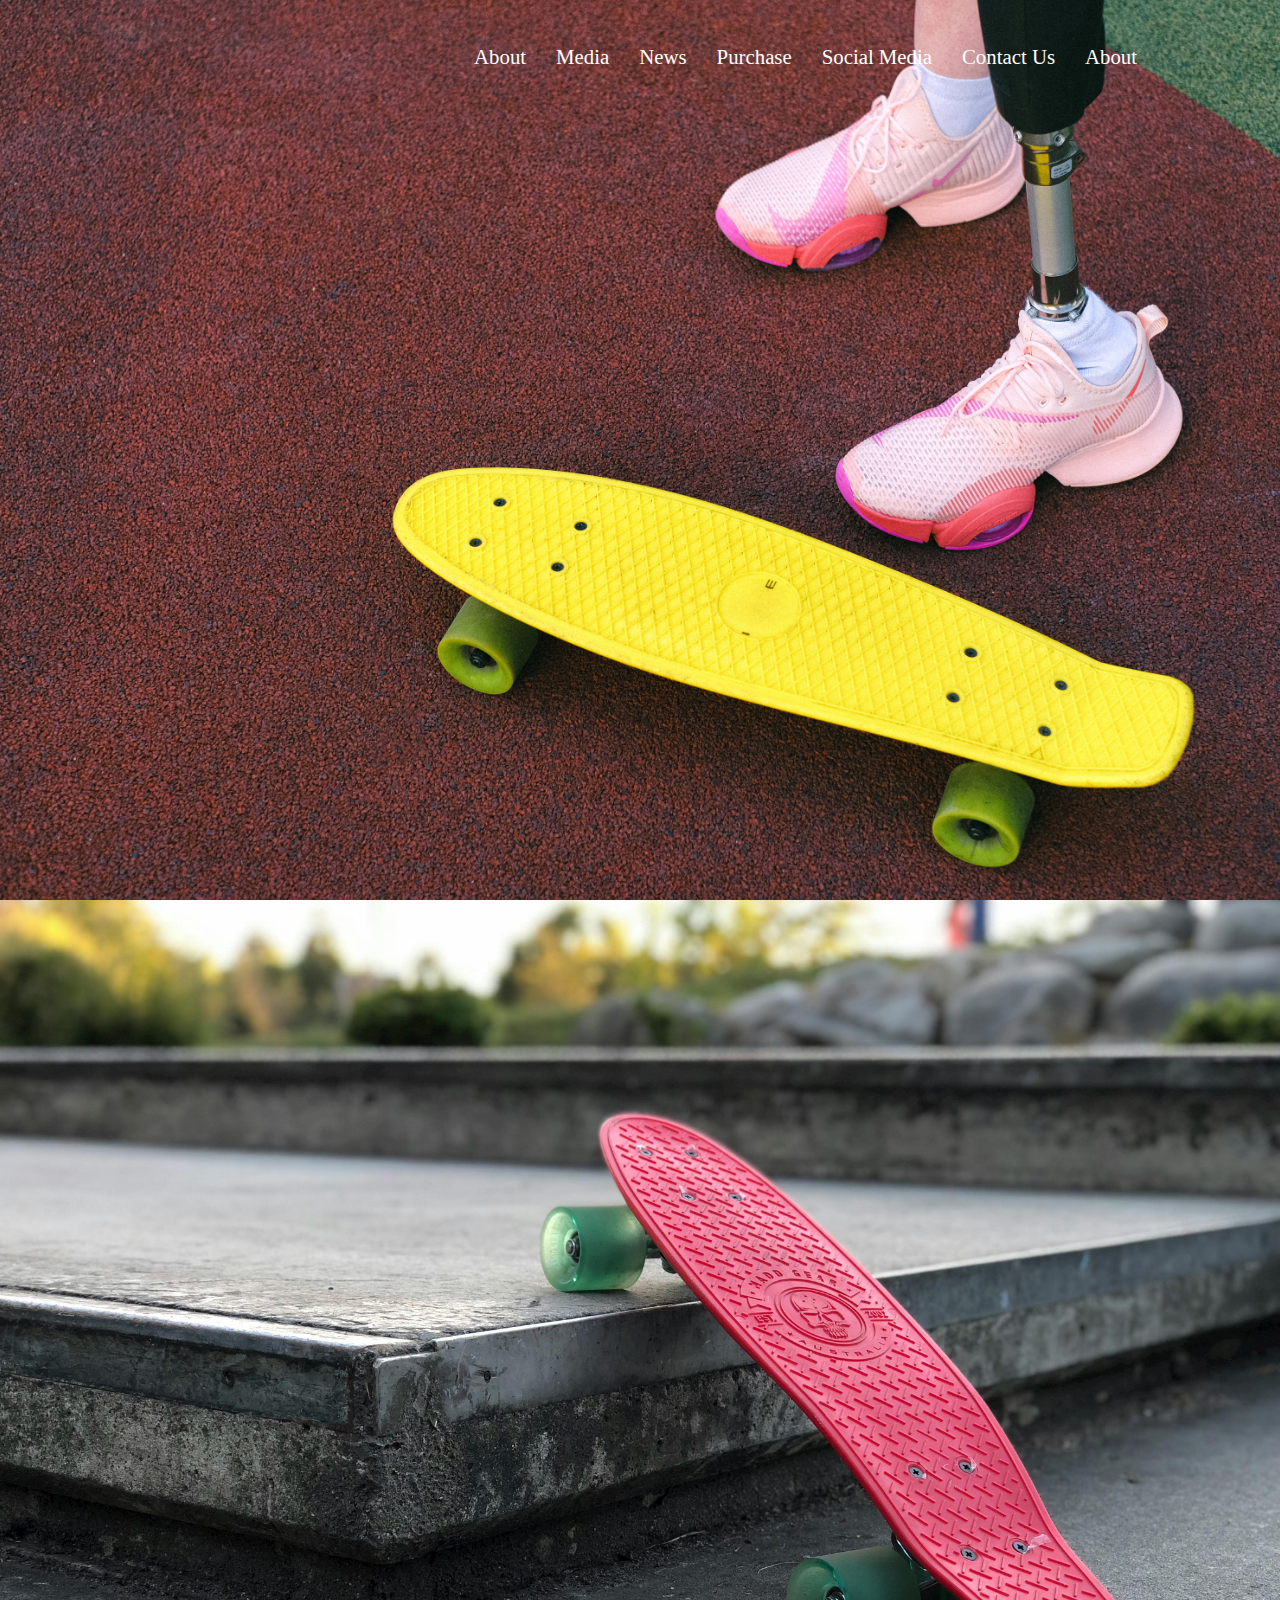
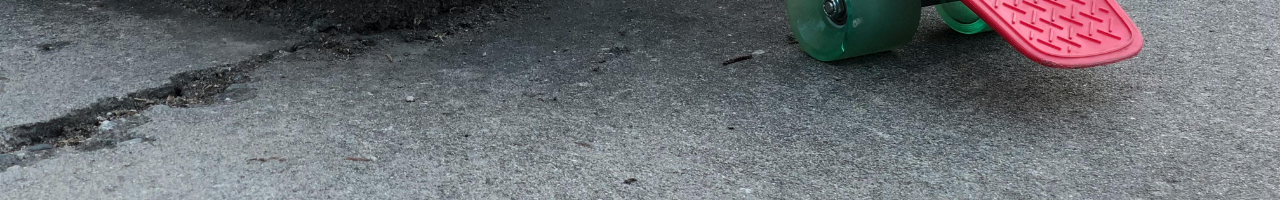
==== new/index.html @ 6b270b67 "/" ====
<!DOCTYPE html>
<html lang="en">

<head>
    <meta charset="UTF-8">
    <meta name="viewport" content="width=device-width, initial-scale=1.0">
    <title>Document</title>
    <link rel="stylesheet" href="./style.css">
</head>

<body>
    <div class="hero slide1">
        <nav>
            <img src="../images/logo.png" alt="hey" class="logo anim">
            <ul>
                <li><a href="#">About</a></li>
                <li><a href="#">Media</a></li>
                <li><a href="#">News</a></li>
                <li><a href="#">Purchase</a></li>
                <li><a href="#">Social Media</a></li>
                <li><a href="#">Contact Us</a></li>
                <li><a href="#">About</a></li>
                <i class="fa-solid fa-bars"></i>
            </ul>
            <!-- <div>
                <a href="#" class="login-btn">Log in</a>
                <a href="#" class="btn">Download this app</a>
            </div> -->
        </nav>
        <div class="content anim">
            <h1 class="anim">Skating
                <p class="anim txt">Skating is a popular recreational activity and sport. It involves moving on surfaces
                    with
                    skates, which
                    are specialized equipment with wheels or blades. Skating can be done on ice, roller skates, or
                    inline
                    skates (also known as rollerblades).</p>
                <p class="anim txt">There are several forms of skating, including ice skating, roller skating, and
                    skateboarding.
                    Each form
                    has its own unique techniques, equipment, and culture.</p>
        </div>
        <img src="../images/cat on skate.jpg" class="feature-img anim" alt="image">
    </div>
    <div class="hero slide2">
        <div class="content">
            <h1 class="anim">Skating
                <p class="anim txt">Skating is a popular recreational activity and sport. It involves moving on surfaces
                    with
                    skates, which
                    are specialized equipment with wheels or blades. Skating can be done on ice, roller skates, or
                    inline
                    skates (also known as rollerblades).</p>
                <p class="anim txt">There are several forms of skating, including ice skating, roller skating, and
                    skateboarding.
                    Each form
                    has its own unique techniques, equipment, and culture.</p>
        </div>
        <img src="../images/cat on skate.jpg" class="feature-img anim" alt="image">
    </div>
</body>

</html>
---- new/style.css ----
* {
    margin: 0;
    padding: 0;
    box-sizing: border-box;
}
.hero{
    width: 100%;
    min-height: 100vh;
    background-image: url(../images/skate.jpg);
    background-position: center;
    background-size: cover;
    padding: 10px 10%;
    overflow: hidden;
    position: relative;
    animation-delay: 1.2s;
}
.slide2{
    width: 100%;
    min-height: 100vh;
    background-image: url(../images/main.jpg);
    background-position: center;
    background-size: cover;
    padding: 10px 10%;
    overflow: hidden;
    position: relative;
}
nav {
    padding: 10px 0;
    display: flex;
    align-items: center;   
    justify-content: space-between;
    gap: 10rem;
}
.logo{
    width: 60px;
}
ul {
    display: flex;
    justify-content: space-between;
    /* gap: 40px; */
}
li {
    font-size: 1.3pc;
    text-align: center;
    align-items: center;
}
nav ul li{
    display: inline-block;
    list-style: none;
    margin: 10px 15px;
}
nav ul li a{
    text-decoration: none;
    color: #fff;
    font-weight: 400;
}

.content {
    display: grid;
    grid-template-columns: repeat(2,1fr);
    margin-top: 10%;
    max-width: 600px;
    /* background-color: #c330d78a; */
    padding: 10px 10%;
    animation-delay: 1.2s;

}
.content h1{
    font-size: 70px;
    color: rgba(121, 250, 1, 0.747);
}
.content p{
    margin: 10px 0 30px;
    font-size: 20px;
    color: black;
    animation-delay: 0.5s;
    
}
.content .btn{
    padding: 15px 80px;
    font-size: 16px;
    animation-delay: 1s;
}
.feature-img{
    width: 550px;
    position: absolute;
    bottom: 20%;
    left: 55%;
    outline: #df4881 solid 2px;
    border-radius: 10px;
    border: solid 2px #c330d78a;
}
.feature-img.anim{
    animation-delay: 1.2s;
}
.anim {
    opacity: 0;
    transform: translateY(30px);
    animation: moveup 0.5s linear forwards;
}
.txt {
    font-style: oblique;
    font-stretch:narrower;
    text-transform: capitalize;
}
@keyframes moveup {
    100%{
        opacity: 1;
        transform: translateX(0px);
        /* transition: all ease-out 2s; */
    }
    
}
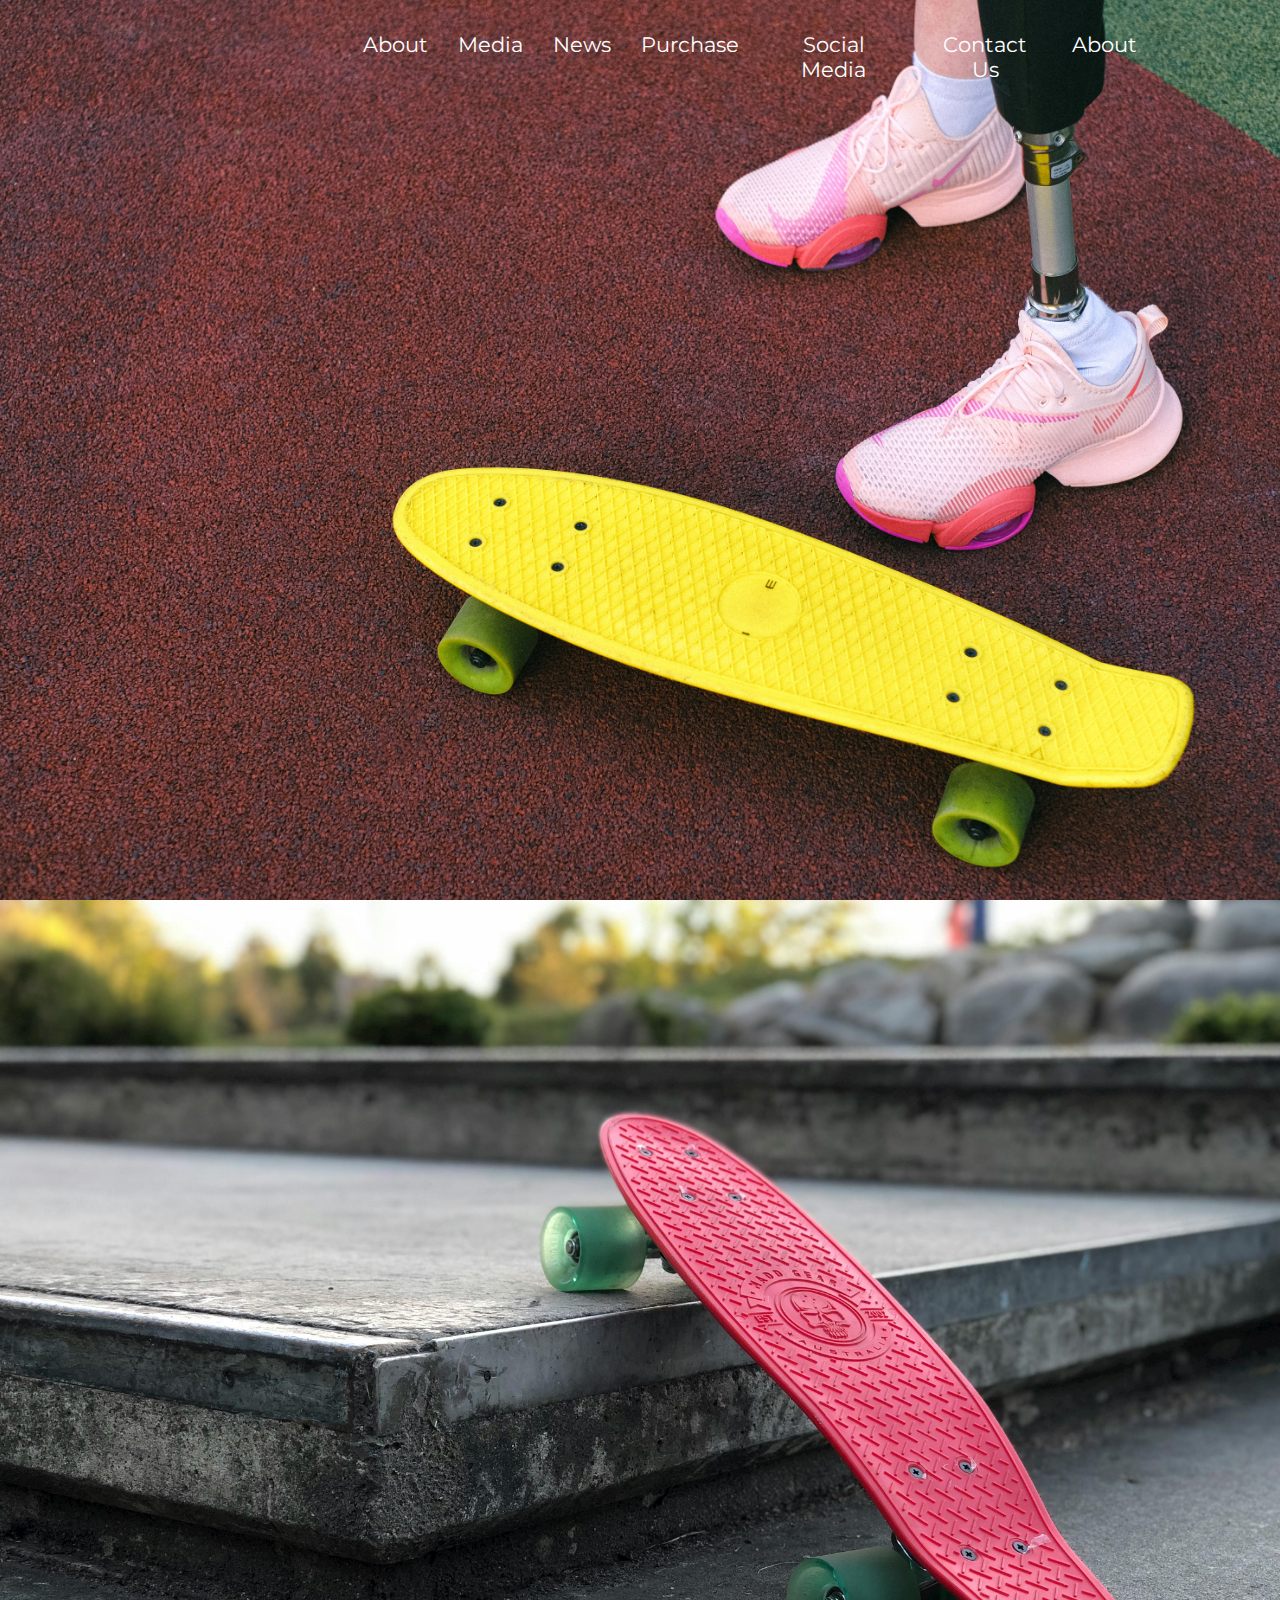
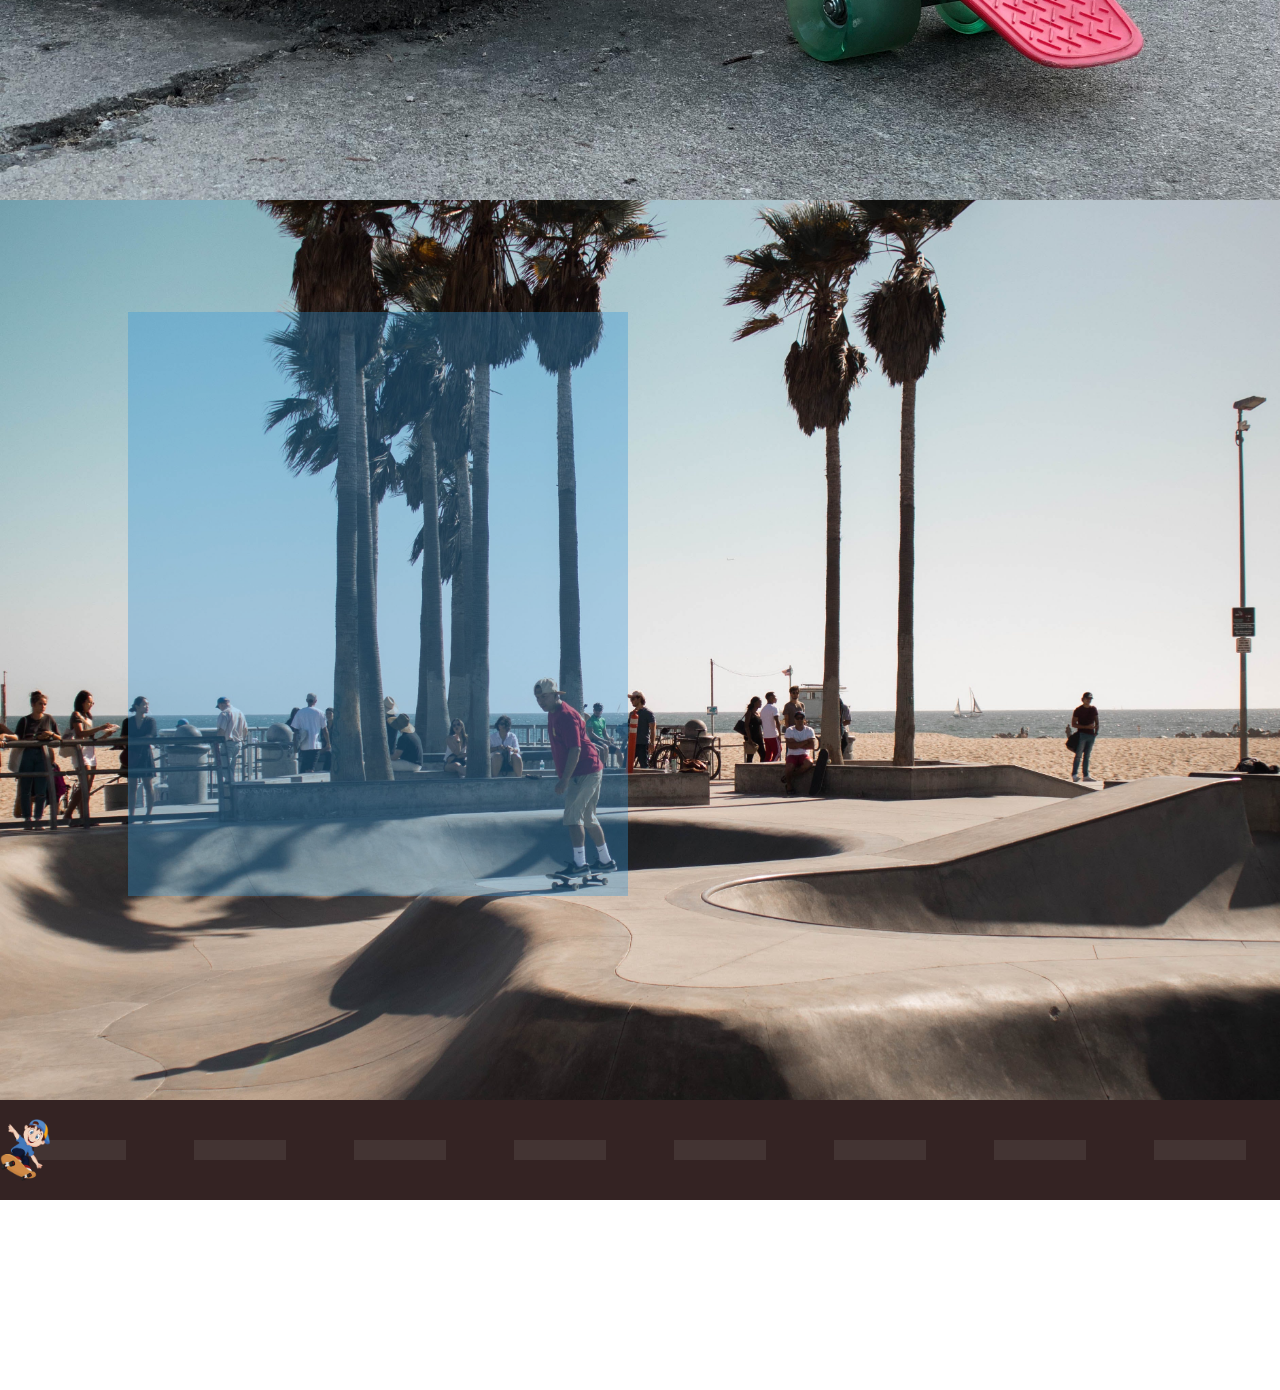
==== commit 0c653a8e: "." ====
--- a/new/index.html
+++ b/new/index.html
@@ -4,6 +4,13 @@
 <head>
     <meta charset="UTF-8">
     <meta name="viewport" content="width=device-width, initial-scale=1.0">
+    <link rel="preconnect" href="https://fonts.googleapis.com">
+    <link rel="preconnect" href="https://fonts.gstatic.com" crossorigin>
+    <link href="https://fonts.googleapis.com/css2?family=Montserrat:ital,wght@0,100..900;1,100..900&display=swap"
+        rel="stylesheet">
+    <link rel="stylesheet" href="https://cdnjs.cloudflare.com/ajax/libs/font-awesome/6.5.1/css/all.min.css"
+        integrity="sha512-DTOQO9RWCH3ppGqcWaEA1BIZOC6xxalwEsw9c2QQeAIftl+Vegovlnee1c9QX4TctnWMn13TZye+giMm8e2LwA=="
+        crossorigin="anonymous" referrerpolicy="no-referrer" />
     <title>Document</title>
     <link rel="stylesheet" href="./style.css">
 </head>
@@ -40,9 +47,25 @@
                     Each form
                     has its own unique techniques, equipment, and culture.</p>
         </div>
-        <img src="../images/cat on skate.jpg" class="feature-img anim" alt="image">
+        <img src="../images/mountain.jpg" class="feature-img anim" alt="image">
     </div>
-    <div class="hero slide2">
+    <div class="hero slide2 gird1">
+        <img src="../images/cat on skate.jpg" class="feature-img anim grid-img1" alt="image">
+        <div class="content anim gird-text1">
+            <h1 class="anim">Skating
+                <p class="anim txt">Skating is a popular recreational activity and sport. It involves moving on surfaces
+                    with
+                    skates, which
+                    are specialized equipment with wheels or blades. Skating can be done on ice, roller skates, or
+                    inline
+                    skates (also known as rollerblades).</p>
+                <p class="anim txt">There are several forms of skating, including ice skating, roller skating, and
+                    skateboarding.
+                    Each form
+                    has its own unique techniques, equipment, and culture.</p>
+        </div>
+    </div>
+    <div class="hero slide3">
         <div class="content">
             <h1 class="anim">Skating
                 <p class="anim txt">Skating is a popular recreational activity and sport. It involves moving on surfaces
@@ -56,7 +79,27 @@
                     Each form
                     has its own unique techniques, equipment, and culture.</p>
         </div>
-        <img src="../images/cat on skate.jpg" class="feature-img anim" alt="image">
+        <img src="../images/foot on skate.jpg" class="feature-img anim" alt="image">
+    </div>
+    <div class="skater-container">
+        <div class="skater-container1"></div>
+        <div class="skater-container1"></div>
+        <div class="skater-container1"></div>
+        <div class="skater-container1"></div>
+        <div class="skater-container1"></div>
+        <div class="skater-container1"></div>
+        <div class="skater-container1"></div>
+        <div class="skater-container1"></div>
+        <img class="skater" src="../images/logo.png" alt="Skater">
+    </div>
+    <div id="footer" class="anim">
+        <div id="footer-content">
+            <p>Follow us on social media:</p>
+            <a href="https://www.linkedin.com/in/uzair-ahmed-13230a250/" class="icon anim"><i
+                    class="fab fa-linkedin"></i></a>
+            <a href="https://github.com/uzairahmed2126/" class="icon anim"><i class="fab fa-github"></i></a>
+        </div>
+        <p id="footer-p">© 2024 Skater Republic. All Rights Reserved.</p>
     </div>
 </body>
 
--- a/new/style.css
+++ b/new/style.css
@@ -2,6 +2,7 @@
     margin: 0;
     padding: 0;
     box-sizing: border-box;
+    font-family: "Montserrat", sans-serif;
 }
 .hero{
     width: 100%;
@@ -15,14 +16,10 @@
     animation-delay: 1.2s;
 }
 .slide2{
-    width: 100%;
-    min-height: 100vh;
     background-image: url(../images/main.jpg);
-    background-position: center;
-    background-size: cover;
-    padding: 10px 10%;
-    overflow: hidden;
-    position: relative;
+}
+.slide3{
+    background-image: url(../images/second.jpg);
 }
 nav {
     padding: 10px 0;
@@ -55,26 +52,26 @@
     font-weight: 400;
 }
 
-.content {
-    display: grid;
-    grid-template-columns: repeat(2,1fr);
+.content {    
     margin-top: 10%;
-    max-width: 600px;
+    max-width: 500px;
     /* background-color: #c330d78a; */
     padding: 10px 10%;
     animation-delay: 1.2s;
+    background-color: #3498db59; /* Blue */
 
 }
 .content h1{
     font-size: 70px;
-    color: rgba(121, 250, 1, 0.747);
+    /* color: rgba(121, 250, 1, 0.747); */
+    color: #fff; /* White */
 }
 .content p{
     margin: 10px 0 30px;
     font-size: 20px;
-    color: black;
     animation-delay: 0.5s;
-    
+    text-align: justify;
+    color: #fff; /* White */
 }
 .content .btn{
     padding: 15px 80px;
@@ -84,7 +81,7 @@
 .feature-img{
     width: 550px;
     position: absolute;
-    bottom: 20%;
+    bottom: 10%;
     left: 55%;
     outline: #df4881 solid 2px;
     border-radius: 10px;
@@ -103,6 +100,7 @@
     font-stretch:narrower;
     text-transform: capitalize;
 }
+
 @keyframes moveup {
     100%{
         opacity: 1;
@@ -110,4 +108,400 @@
         /* transition: all ease-out 2s; */
     }
     
-}+}
+.icon {
+    font-size: 24px;
+    margin: 0 10px;
+    color: #fff;
+    animation-delay: 1s;
+}
+
+#footer-p {
+    line-height: 1.6;
+}
+
+.footer-content {
+    display: flex;
+    justify-content: center;
+    align-items: center;
+    outline: #df4881 solid 2px;
+    border-radius: 10px;
+    border: solid 2px #c330d78a;
+}
+   
+#footer {
+    max-width: 100%;
+    background-color: #333;
+    color: #fff;
+    padding: 40px;
+    text-align: center;
+    font-size: 18px;
+}
+.skater-container {
+    background: rgba(20, 0, 0, 0.863);
+    display: flex;
+    align-items: center;
+    text-align: center;
+    max-width: fit-content;
+}
+.skater-container1 {
+    margin: 34.4px;
+    z-index: 1;
+    height: 20px;
+    width: 100px;
+    background: rgba(105, 96, 92, 0.281);
+}
+      
+.skater-container {
+    position: relative;
+    width: 100vw;
+    height: 100px; 
+    overflow: hidden;
+}
+
+.skater {
+    width: 50px;
+    z-index: 1;
+    position: absolute;   
+    animation-delay: 2s;
+    animation: skate 8s linear infinite;
+}
+@keyframes skate {
+    20% {  transition: all 2ms; transform: translate(0%,40%) rotate(-45deg);}
+    40% { transform: rotate(4deg) translate(1%,21%);}
+    100% { transform: translateX(100rem) rotate(-45deg) translate(-20%,-50%);
+    }
+}
+
+/* responsive */
+.fa-bars {
+    visibility: hidden;
+}
+
+@media screen and (max-width: 769px)  {
+    body {
+        background: gray;
+    }
+    #container {
+        grid-template-columns: repeat(2, 1fr);
+    }
+    .fa-bars {
+        visibility: visible;
+        font-size: 25px;
+        cursor: pointer;
+        transform: rotate(90deg);
+    }
+    .fa-bars:hover{
+        animation: bar 1s ease;
+    }
+    @keyframes bar {
+        from {
+            
+            transition: all 1s;
+            transform: rotate(-180deg);
+        }
+
+        to {
+
+        }
+    }
+    #header>a{
+        visibility: hidden;
+    }
+
+    #container {
+        grid-template-columns: repeat(2, 1fr);
+    }
+    #left1{
+        grid-column: 1/3;
+    }
+    #left2{
+        grid-column:1/3;
+    }
+    #left3{
+        grid-column: 1/3;
+    }
+    #left4{
+        grid-column: 1/3;
+    }
+    #right1{
+        grid-column: 2/1;
+    }
+    #right2{
+        grid-column: 2/3;
+    }
+    #right3{
+        grid-column: 1/2;
+    }
+    #right4 {
+        grid-column:2/3;
+        width: 50%;
+    }
+    #footer{
+    margin-top:70pc;
+    }
+    .skater-container {
+        position: relative;
+        width: 97.2vw;
+        height: 100px; 
+        overflow: hidden;
+    }
+    
+    .skater {
+        width: 50px;
+        z-index: 1;
+        position: absolute;
+        animation: skate 12s linear infinite;
+    }
+    
+}
+
+@media screen and (max-width: 240px)  {
+    .fa-bars {
+    left: -10%;
+    visibility: visible;
+    left: 10px;
+    padding: 0px;
+    width: 5px;
+    font-size: 25px;
+    cursor: pointer;
+    transform: rotate(0deg);
+}   }
+@media screen and (max-width: 1150px)  {
+    .hero{
+        min-height: 100vh;
+    }
+    .slide2{
+        background-image: url(../images/main.jpg);
+    }
+    .slide3{
+        background-image: url(../images/second.jpg);
+    }
+    nav {
+        padding: 1px 0;
+        display: flex;
+        justify-content: space-around;
+        gap: 2rem;
+    }
+    .logo{
+        width: 50px;
+    }
+    ul {
+        display: flex;
+        justify-content: space-evenly;
+        /* gap: 40px; */
+    }
+    li {
+        font-size: 1pc;
+        text-align: center;
+        align-items: center;
+    }
+    nav ul li{
+        display: inline-block;
+        list-style: none;
+        margin: 10px 15px;
+    }
+    nav ul li a{
+        text-decoration: none;
+        color: #fff;
+        font-weight: 400;
+    }
+    
+    .content {    
+        margin-top: 10%;
+        max-width:500px;
+        padding: 10px 10%;
+        animation-delay: 1.2s;
+        background-color: #3498db59;
+    
+    }
+    .content h1{
+        font-size: 50px;
+        color: #fff;
+    }
+    .content p{
+        margin: 10px 0 30px;
+        font-size: 15px;
+        animation-delay: 0.5s;
+        text-align: justify;
+        color: #fff; /* White */
+    }
+    .feature-img{
+        width: 350px;
+        position: absolute;
+        bottom: 10%;
+        left: 65%;
+    }
+    .skater-container {
+        background: rgba(20, 0, 0, 0.863);
+        display: flex;
+        align-items: center;
+        text-align: center;
+        max-width: fit-content;
+    }
+    .skater-container1 {
+        margin: 34.4px;
+        z-index: 1;
+        height: 20px;
+        width: 100px;
+        background: rgba(105, 96, 92, 0.281);
+    }
+          
+    .skater-container {
+        position: relative;
+        width: 100%;
+        height: 100px; 
+        overflow: hidden;
+    }
+    
+    .skater {
+        width: 50px;
+        z-index: 1;
+        position: absolute;   
+        animation-delay: 2s;
+        animation: skate 8s linear infinite;
+    }
+    @keyframes skate {
+        20% {  transition: all 2ms; transform: translate(0%,40%) rotate(-45deg);}
+        40% { transform: rotate(4deg) translate(1%,21%);}
+        100% { transform: translateX(100rem) rotate(-45deg) translate(-20%,-50%);
+        }
+    }
+ }
+ @media screen and (max-width: 1040px)  {
+    .hero{
+        background-image: url(../images/skate.jpg);
+        padding: 1px 2%;
+    }
+    .slide2{
+        background-image: url(../images/main.jpg);
+    }
+    .slide3{
+        background-image: url(../images/second.jpg);
+    }
+    nav {
+        padding-top: 20px;
+        /* padding: 1px 10px; */
+        display: flex;
+        justify-content: space-around;
+        gap: 2rem;
+    }
+    .logo{
+        width: 50px;
+    }
+    ul {
+        display: flex;
+        justify-content: space-evenly;
+        /* gap: 40px; */
+    }
+    li {
+        font-size: 1pc;
+        text-align: center;
+        align-items: center;
+    }
+    nav ul li{
+        display: inline-block;
+        list-style: none;
+        margin: 10px 15px;
+    }
+    nav ul li a{
+        text-decoration: none;
+        color: #fff;
+        font-weight: 400;
+    }
+    
+    .content {    
+        margin-top: 10%;
+        max-width:500px;
+        padding: 10px 10%;
+        animation-delay: 1.2s;
+        background-color: #3498db59;
+    
+    }
+    .content h1{
+        font-size: 50px;
+        color: #fff;
+    }
+    .content p{
+        margin: 10px 0 30px;
+        font-size: 15px;
+        animation-delay: 0.5s;
+        text-align: justify;
+        color: #fff; /* White */
+    }
+    .feature-img{
+        width: 350px;
+        position: absolute;
+        bottom: 1%;
+        left: 60%;
+    }
+    .icon {
+        font-size: 22px;
+        margin: 0 12px;
+        animation-delay: 1.2s;
+    }
+    
+    #footer-p {
+        line-height: 1.6;
+    }
+    
+    .footer-content {
+        display: flex;
+        justify-content: center;
+        align-items: center;
+    }
+       
+    #footer {
+        padding: 30px;
+        font-size: 15px;
+    }
+ }
+ @media screen and (max-width: 930px)  {
+    .hero{
+        background-image: url(../images/skate.jpg);
+        padding: 1px 1%;
+    }
+    
+    .content {    
+        max-width:450px;
+        padding: 5px 5%;
+    }
+    .content h1{
+        font-size: 45px;
+        color: #fff;
+    }
+    .feature-img{
+        width: 350px;
+        left: 55%;
+    }
+ }
+ @media screen and (max-width: 890px)  {
+    .hero{
+        background-image: url(../images/skate.jpg);
+        padding: 1px 1%;
+    }
+    .gird1 {
+        display: grid;
+        grid-template-columns: repeat(2,1fr);
+    }
+    .grid-img1{
+        margin-top: 5rem;
+        /* grid-column: 1/3; */
+    }
+    .gird-text1{
+        grid-column: 1/3;
+    }
+    .content {    
+        max-width:450px;
+        padding: 5px 5%;
+    }
+    .content h1{
+        font-size: 45px;
+        color: #fff;
+    }
+    .feature-img{
+        position: relative;
+        width: 350px;
+        left: 55%;
+    }
+ }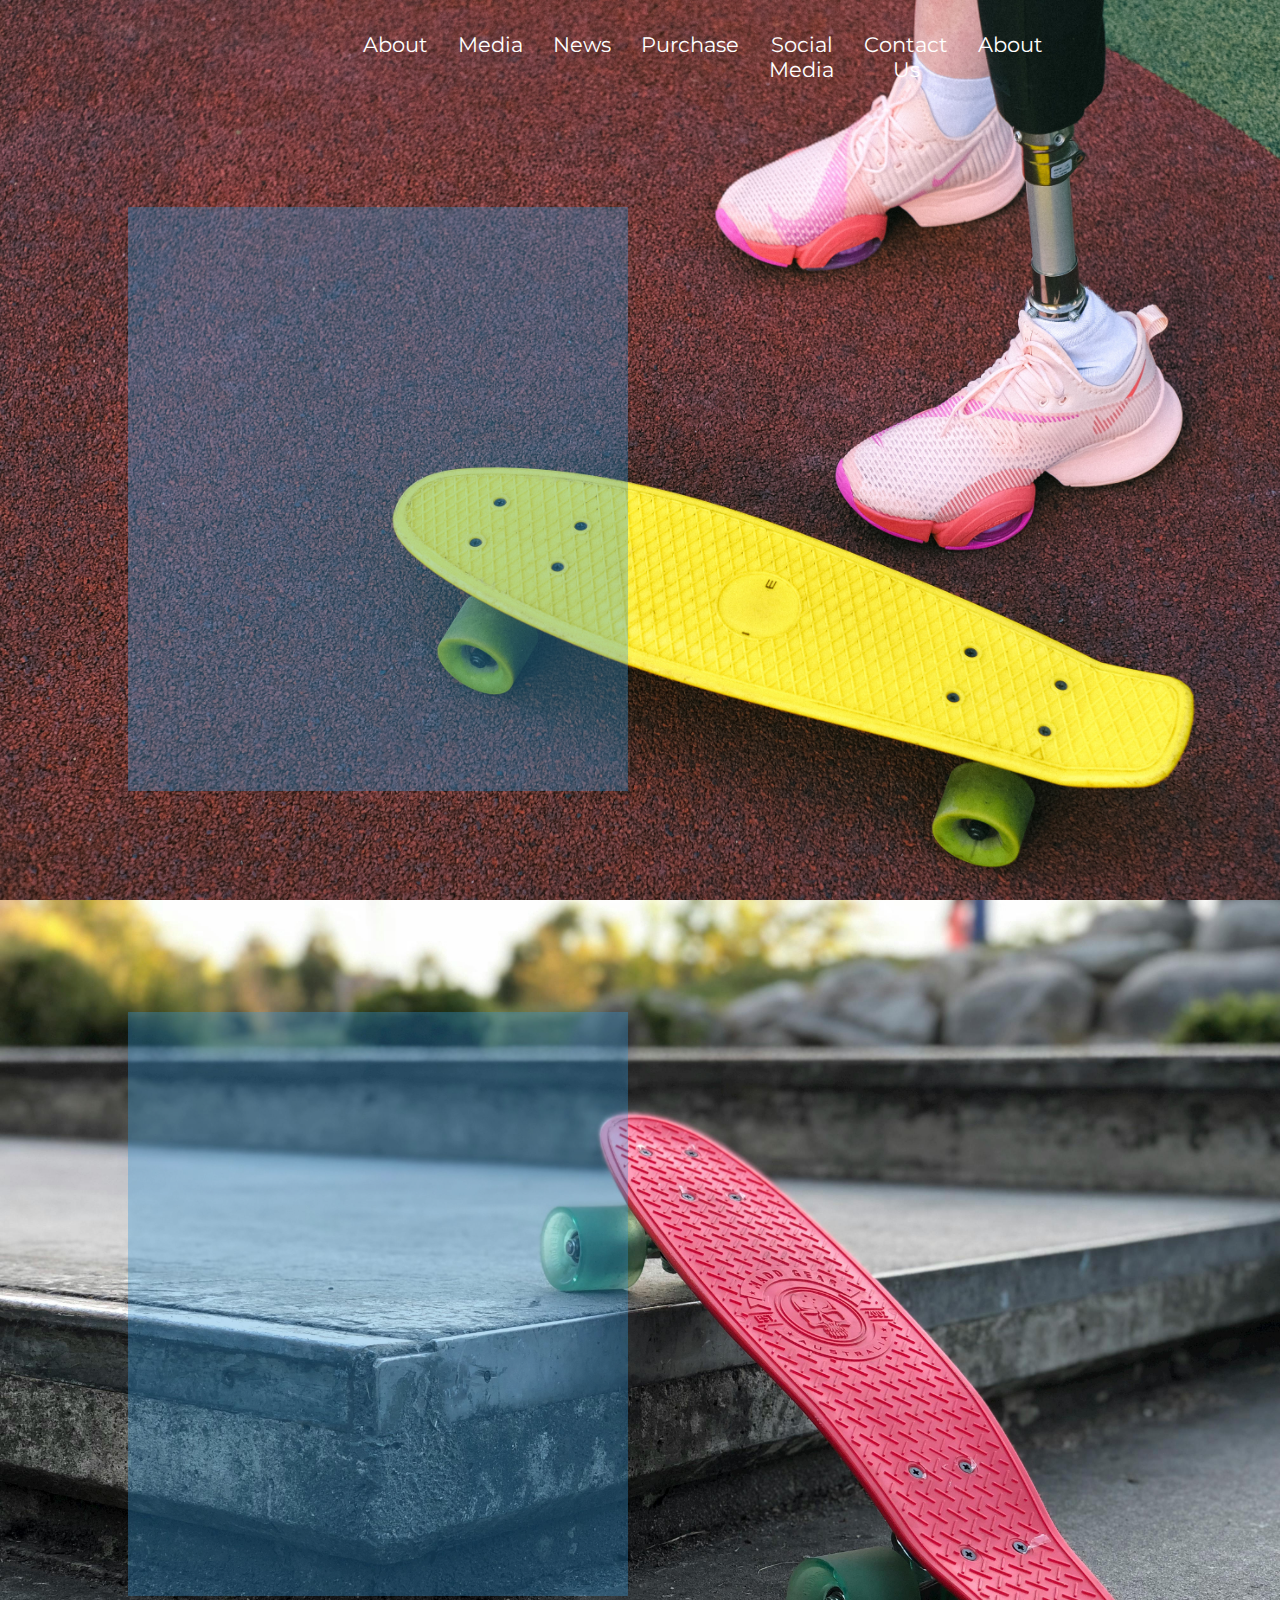
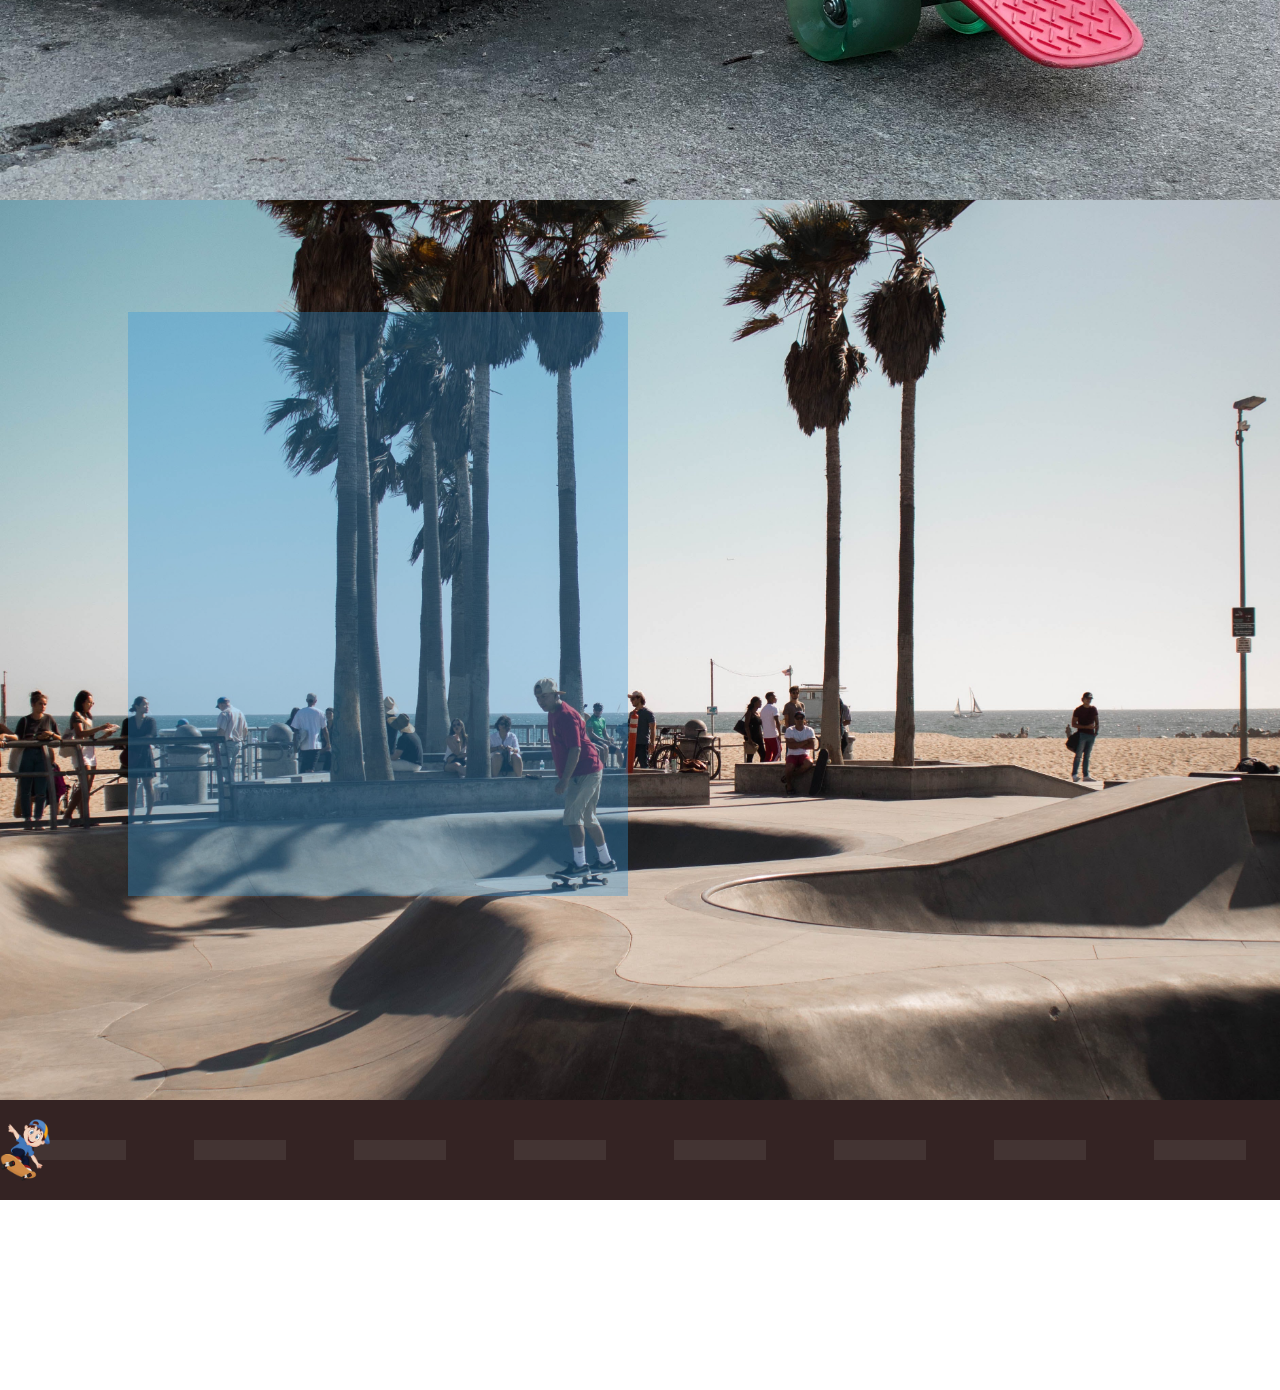
==== commit 86f1aca3: "." ====
--- a/new/index.html
+++ b/new/index.html
@@ -27,15 +27,15 @@
                 <li><a href="#">Social Media</a></li>
                 <li><a href="#">Contact Us</a></li>
                 <li><a href="#">About</a></li>
-                <i class="fa-solid fa-bars"></i>
             </ul>
+            <i class="fa-solid fa-bars"></i>
             <!-- <div>
                 <a href="#" class="login-btn">Log in</a>
                 <a href="#" class="btn">Download this app</a>
             </div> -->
         </nav>
-        <div class="content anim">
-            <h1 class="anim">Skating
+        <div class="content">
+            <h1 class="anim">Skating</h1>
                 <p class="anim txt">Skating is a popular recreational activity and sport. It involves moving on surfaces
                     with
                     skates, which
@@ -49,10 +49,10 @@
         </div>
         <img src="../images/mountain.jpg" class="feature-img anim" alt="image">
     </div>
-    <div class="hero slide2 gird1">
-        <img src="../images/cat on skate.jpg" class="feature-img anim grid-img1" alt="image">
-        <div class="content anim gird-text1">
-            <h1 class="anim">Skating
+    <div class="hero slide2">
+        <img src="../images/cat on skate.jpg" class="feature-img anim" alt="image">
+        <div class="content">
+            <h1 class="anim">Skating</h1>
                 <p class="anim txt">Skating is a popular recreational activity and sport. It involves moving on surfaces
                     with
                     skates, which
@@ -67,7 +67,7 @@
     </div>
     <div class="hero slide3">
         <div class="content">
-            <h1 class="anim">Skating
+            <h1 class="anim">Skating</h1>
                 <p class="anim txt">Skating is a popular recreational activity and sport. It involves moving on surfaces
                     with
                     skates, which
--- a/new/style.css
+++ b/new/style.css
@@ -178,95 +178,6 @@
     visibility: hidden;
 }
 
-@media screen and (max-width: 769px)  {
-    body {
-        background: gray;
-    }
-    #container {
-        grid-template-columns: repeat(2, 1fr);
-    }
-    .fa-bars {
-        visibility: visible;
-        font-size: 25px;
-        cursor: pointer;
-        transform: rotate(90deg);
-    }
-    .fa-bars:hover{
-        animation: bar 1s ease;
-    }
-    @keyframes bar {
-        from {
-            
-            transition: all 1s;
-            transform: rotate(-180deg);
-        }
-
-        to {
-
-        }
-    }
-    #header>a{
-        visibility: hidden;
-    }
-
-    #container {
-        grid-template-columns: repeat(2, 1fr);
-    }
-    #left1{
-        grid-column: 1/3;
-    }
-    #left2{
-        grid-column:1/3;
-    }
-    #left3{
-        grid-column: 1/3;
-    }
-    #left4{
-        grid-column: 1/3;
-    }
-    #right1{
-        grid-column: 2/1;
-    }
-    #right2{
-        grid-column: 2/3;
-    }
-    #right3{
-        grid-column: 1/2;
-    }
-    #right4 {
-        grid-column:2/3;
-        width: 50%;
-    }
-    #footer{
-    margin-top:70pc;
-    }
-    .skater-container {
-        position: relative;
-        width: 97.2vw;
-        height: 100px; 
-        overflow: hidden;
-    }
-    
-    .skater {
-        width: 50px;
-        z-index: 1;
-        position: absolute;
-        animation: skate 12s linear infinite;
-    }
-    
-}
-
-@media screen and (max-width: 240px)  {
-    .fa-bars {
-    left: -10%;
-    visibility: visible;
-    left: 10px;
-    padding: 0px;
-    width: 5px;
-    font-size: 25px;
-    cursor: pointer;
-    transform: rotate(0deg);
-}   }
 @media screen and (max-width: 1150px)  {
     .hero{
         min-height: 100vh;
@@ -458,7 +369,6 @@
  }
  @media screen and (max-width: 930px)  {
     .hero{
-        background-image: url(../images/skate.jpg);
         padding: 1px 1%;
     }
     
@@ -476,32 +386,191 @@
     }
  }
  @media screen and (max-width: 890px)  {
-    .hero{
-        background-image: url(../images/skate.jpg);
-        padding: 1px 1%;
-    }
-    .gird1 {
-        display: grid;
-        grid-template-columns: repeat(2,1fr);
-    }
-    .grid-img1{
-        margin-top: 5rem;
-        /* grid-column: 1/3; */
-    }
-    .gird-text1{
-        grid-column: 1/3;
-    }
-    .content {    
-        max-width:450px;
-        padding: 5px 5%;
+    .content {   
+        margin-top: 10%;
+        max-width: 350px;
+        /* background-color: #c330d78a; */
+        padding: 10px 10%;
+        animation-delay: 1.2s;
+        background-color: #3498db59; /* Blue */
+    
     }
     .content h1{
-        font-size: 45px;
-        color: #fff;
-    }
+        font-size: 40px;
+    }
+    .content p{
+
+        margin: 10px 0 30px;
+        font-size: 20px;
+        animation-delay: 0.5s;
+        text-align: justify;
+        color: #fff; /* White */
+    }
+
     .feature-img{
-        position: relative;
-        width: 350px;
+        width: 300px;
+        position: absolute;
+        bottom: 10%;
         left: 55%;
-    }
- }+        outline: #df4881 solid 2px;
+        border-radius: 10px;
+        border: solid 2px #c330d78a;
+    }
+ }
+ @media screen and (max-width: 769px)  {
+    .logo{
+        width: 60px;
+    } 
+    nav ul{
+        width: 20px;
+        visibility: hidden;
+        /* display:  none; */
+    }
+    .fa-bars {
+        position: absolute;
+        right: 5%;
+        visibility: visible;
+        color: #fff;
+        font-size: 25px;
+        cursor: pointer;
+        transform: rotate(90deg);
+        /* display: flex; */
+        /* flex-direction: column-reverse; */
+        /* justify-content: end; */
+        /* align-items: end; */
+        /* padding:10px; */
+    }
+    .fa-bars:hover{
+        animation: bar 1s ease forwards; 
+    }
+    @keyframes bar {
+        50% {
+            color: lightblue;   
+        }
+        100% {
+            color: black;   
+            transition: all 1s;
+            transform: rotate(-180deg);
+        }
+    }  
+    .content {   
+        margin-top: 10%;
+        max-width: 350px;
+        /* background-color: #c330d78a; */
+        padding: 10px 10%;
+        animation-delay: 1.2s;
+        background-color: #3498db59; /* Blue */
+    
+    }
+    .content h1{
+        font-size: 40px;
+    }
+    .content p{
+
+        margin: 10px 0 30px;
+        font-size: 20px;
+        animation-delay: 0.5s;
+        text-align: justify;
+        color: #fff; /* White */
+    }
+
+    .feature-img{
+        width: 300px;
+        position: absolute;
+        bottom: 10%;
+        left: 55%;
+        outline: #df4881 solid 2px;
+        border-radius: 10px;
+        border: solid 2px #c330d78a;
+    } 
+}
+@media screen and (max-width: 240px)  {
+    body {
+        background-color: #122;
+    }
+    .slide1 {
+        background-image: none;
+    }
+    .slide2 {
+        background-image: none;
+    }
+    .slide3 {
+        background-image: none;
+    }
+    .logo{
+        width: 60px;
+    } 
+    nav ul{
+        width: 20px;
+        visibility: hidden;
+        /* display:  none; */
+    }
+    .fa-bars {
+        position: absolute;
+        right: 5%;
+        visibility: visible;
+        color: #fff;
+        font-size: 25px;
+        cursor: pointer;
+        transform: rotate(90deg);
+    }
+    .fa-bars:hover{
+        animation: bar 1s ease forwards; 
+    }
+    @keyframes bar {
+        50% {
+            color: lightblue;   
+        }
+        100% {
+            color: black;   
+            transition: all 1s;
+            transform: rotate(-180deg);
+        }
+    }  
+    .content {   
+        margin-top: 5%;
+        max-width: 350px;
+        /* background-color: #c330d78a; */
+        padding: 10px 10%;
+        background: none;
+    }
+    .content h1{
+        font-size: 40px;
+    }
+    .content p{
+        margin: 10px 0 30px;
+        font-size: 15px;
+        animation-delay: 0.5s;
+        text-align: justify;
+        color: #fff; /* White */
+    }
+
+    .feature-img{
+        width: 180px;
+        margin-bottom: 5px;
+        position: absolute;
+        bottom: 0%;
+        left: 8%;
+        outline: none;
+        border-radius: 10px;
+        border: solid 2px #c330d78a;
+    } 
+    
+    .footer-content {
+        display: flex;
+        justify-content: center;
+        align-items: center;
+        outline: #df4881 solid 2px;
+        border-radius: 10px;
+        border: solid 2px #c330d78a;
+    }
+       
+    #footer {
+        max-width: 100%;
+        background-color: #333;
+        color: #fff;
+        padding: 10px;
+        text-align: center;
+        font-size: 15px;
+    }
+   }